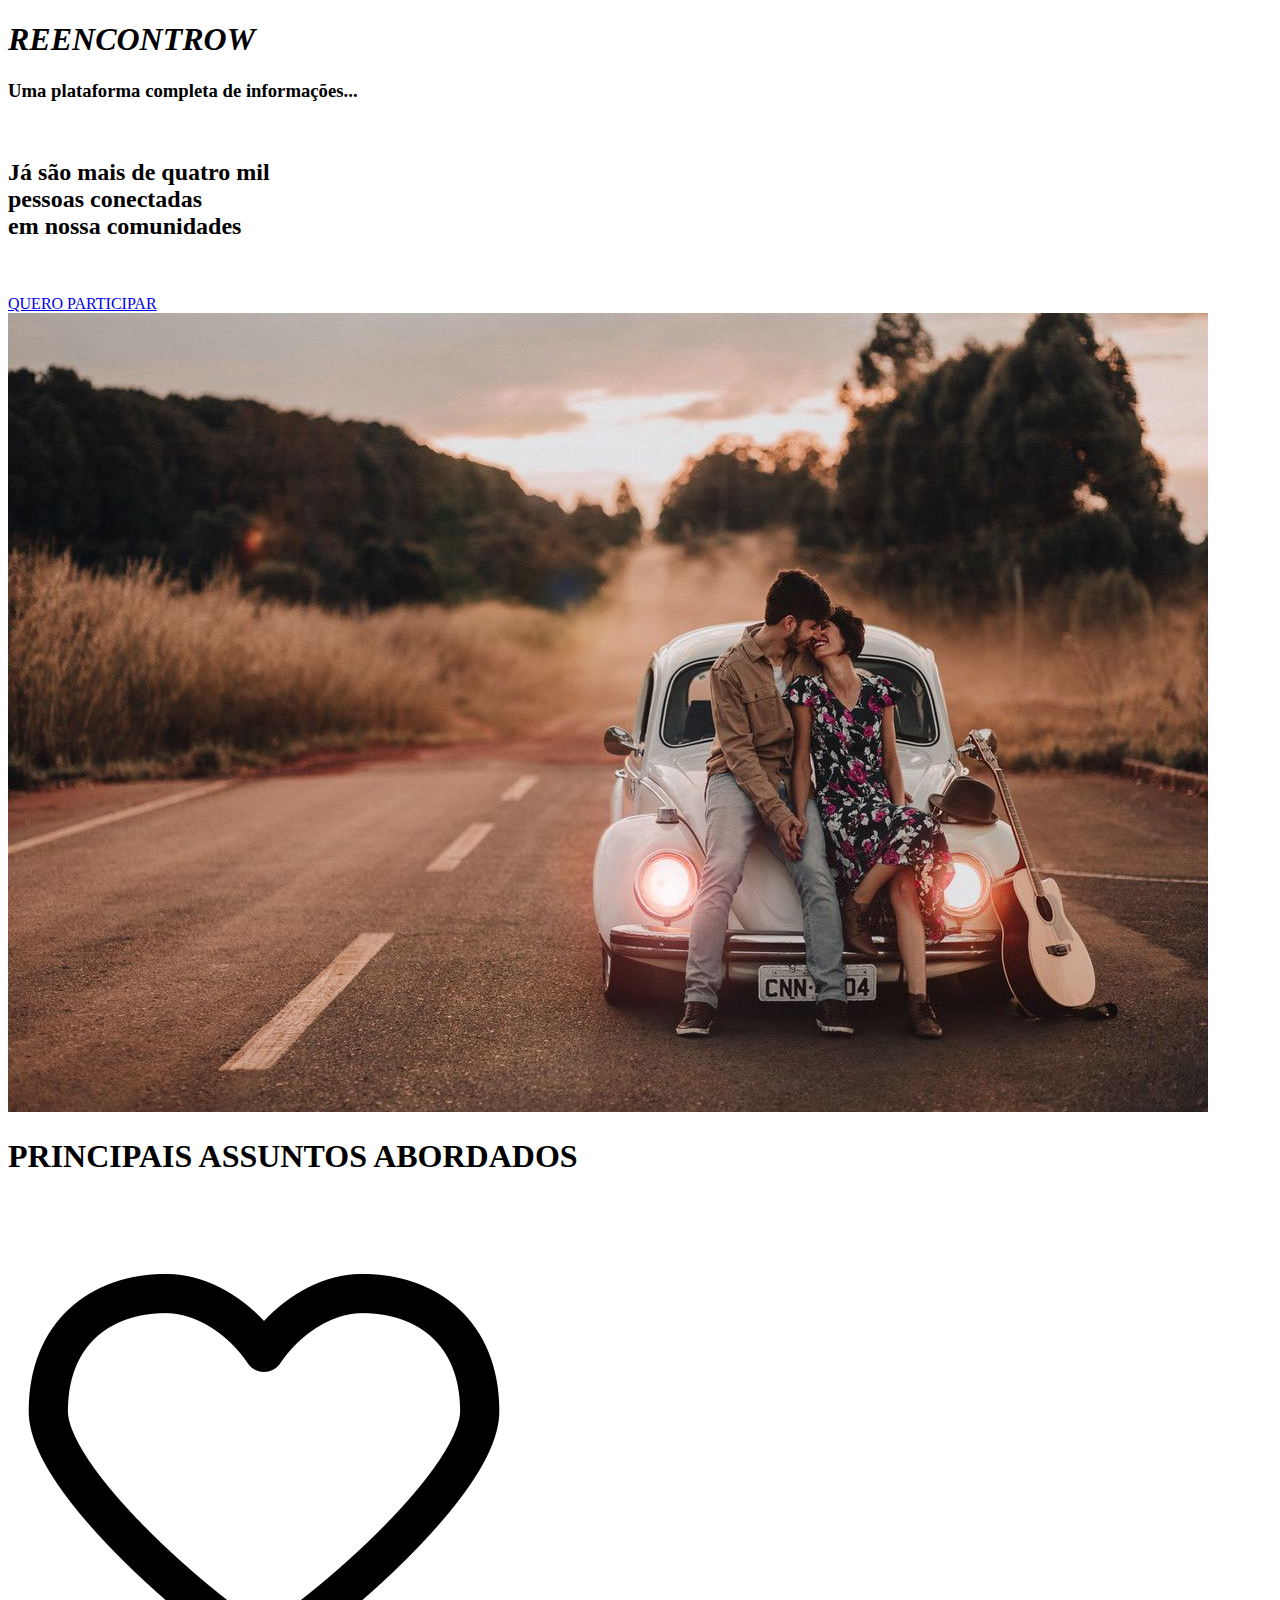
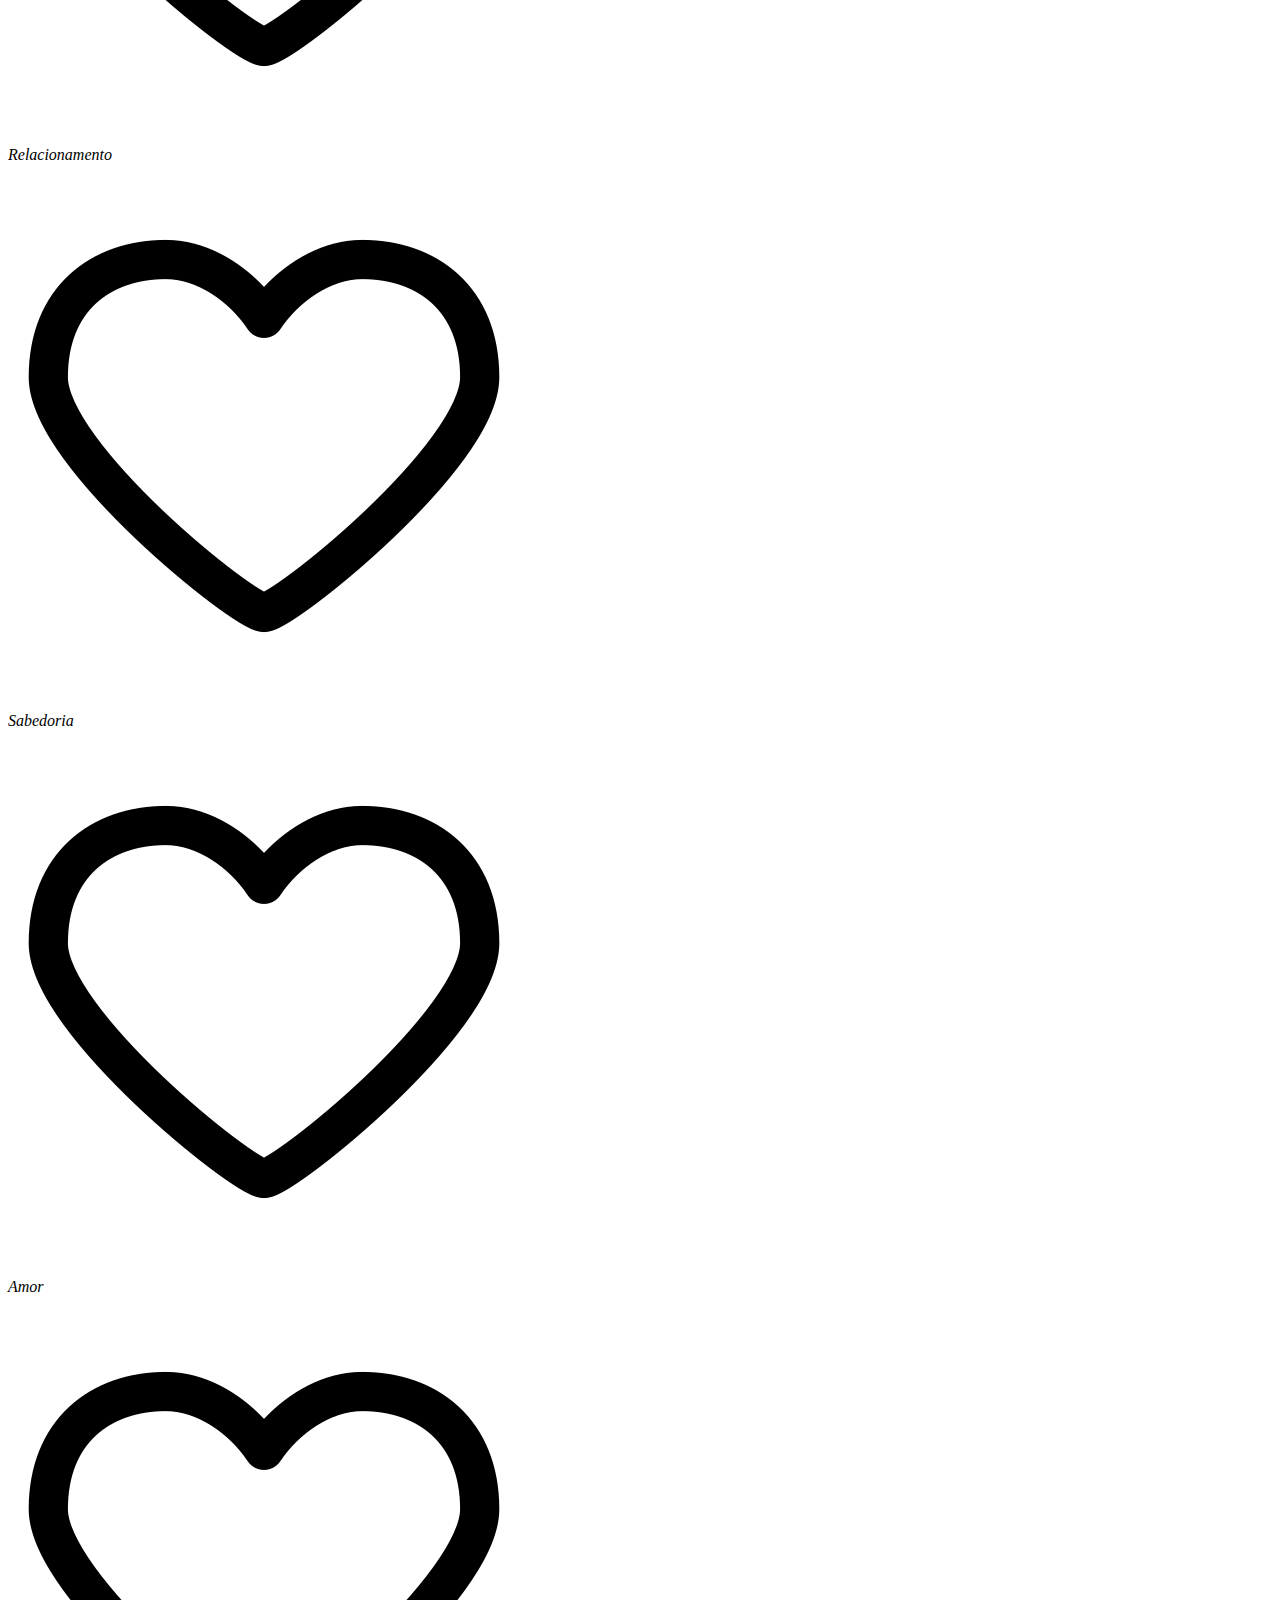
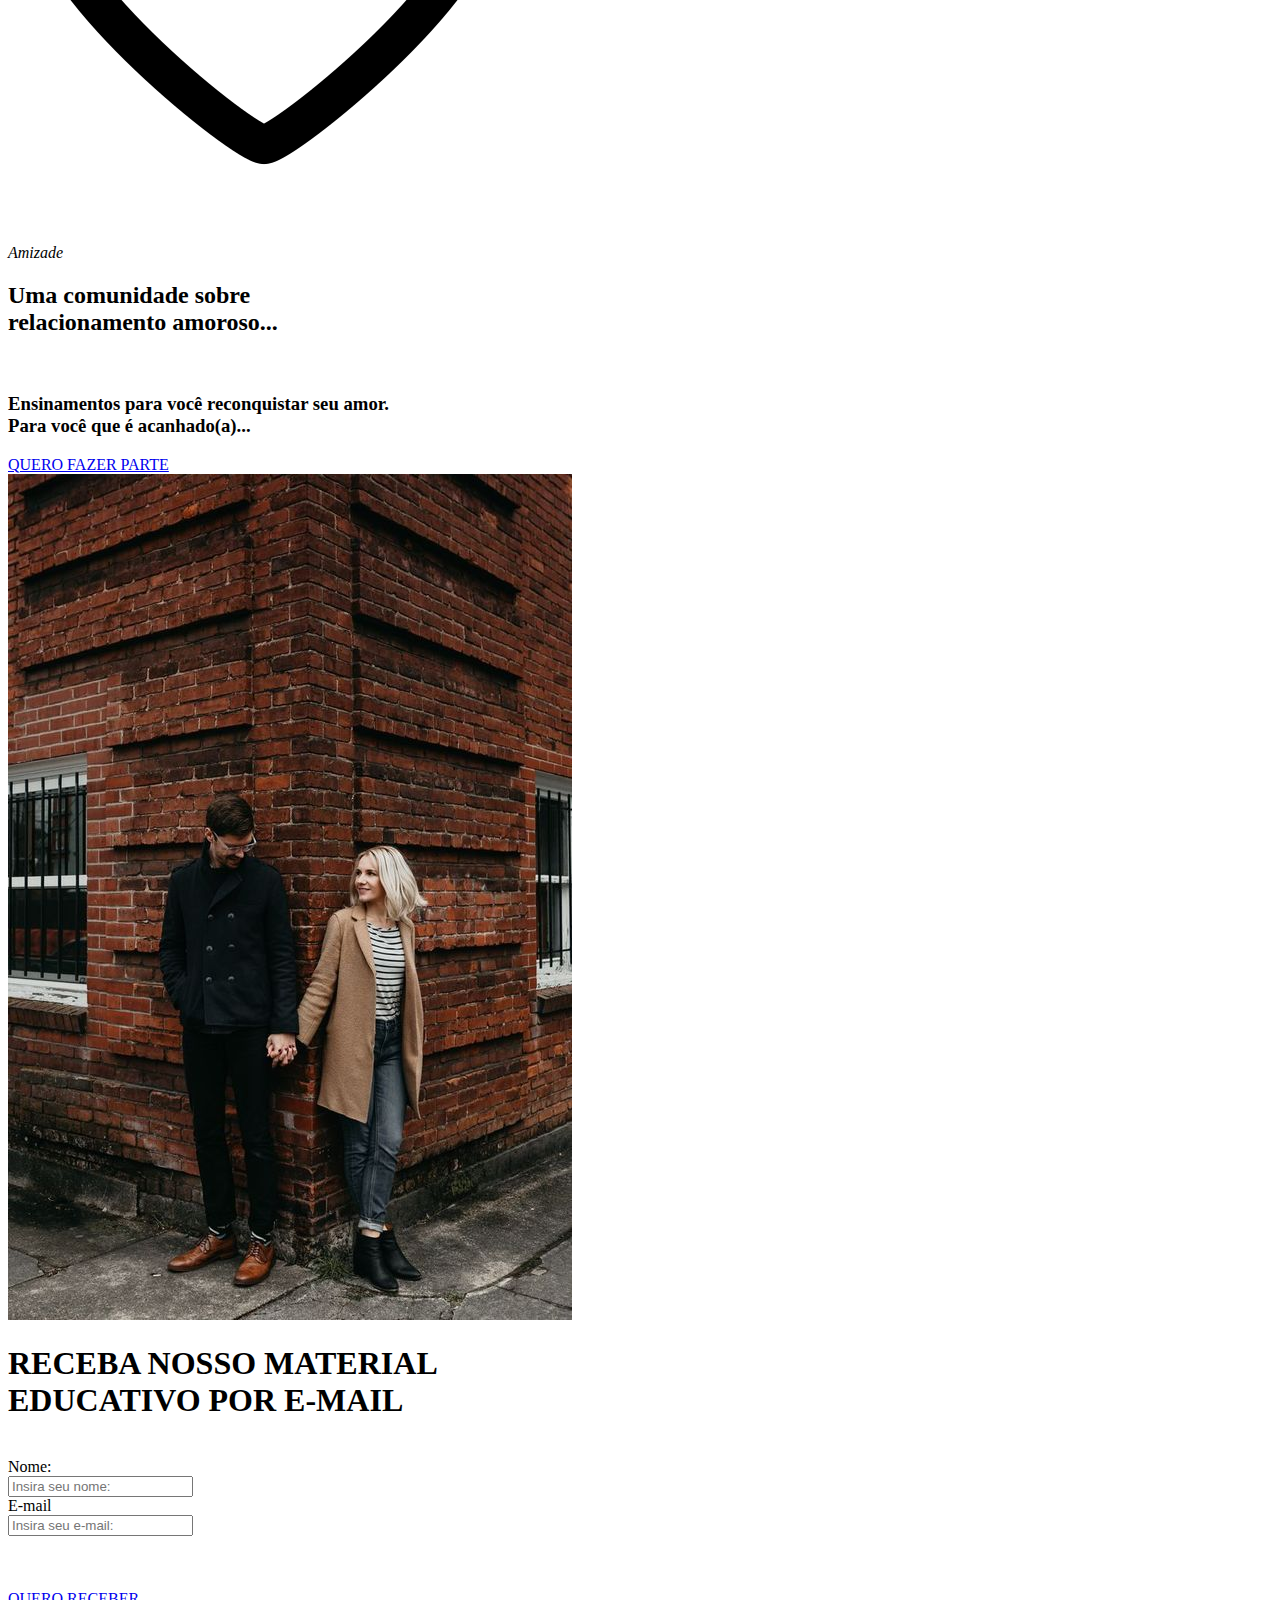
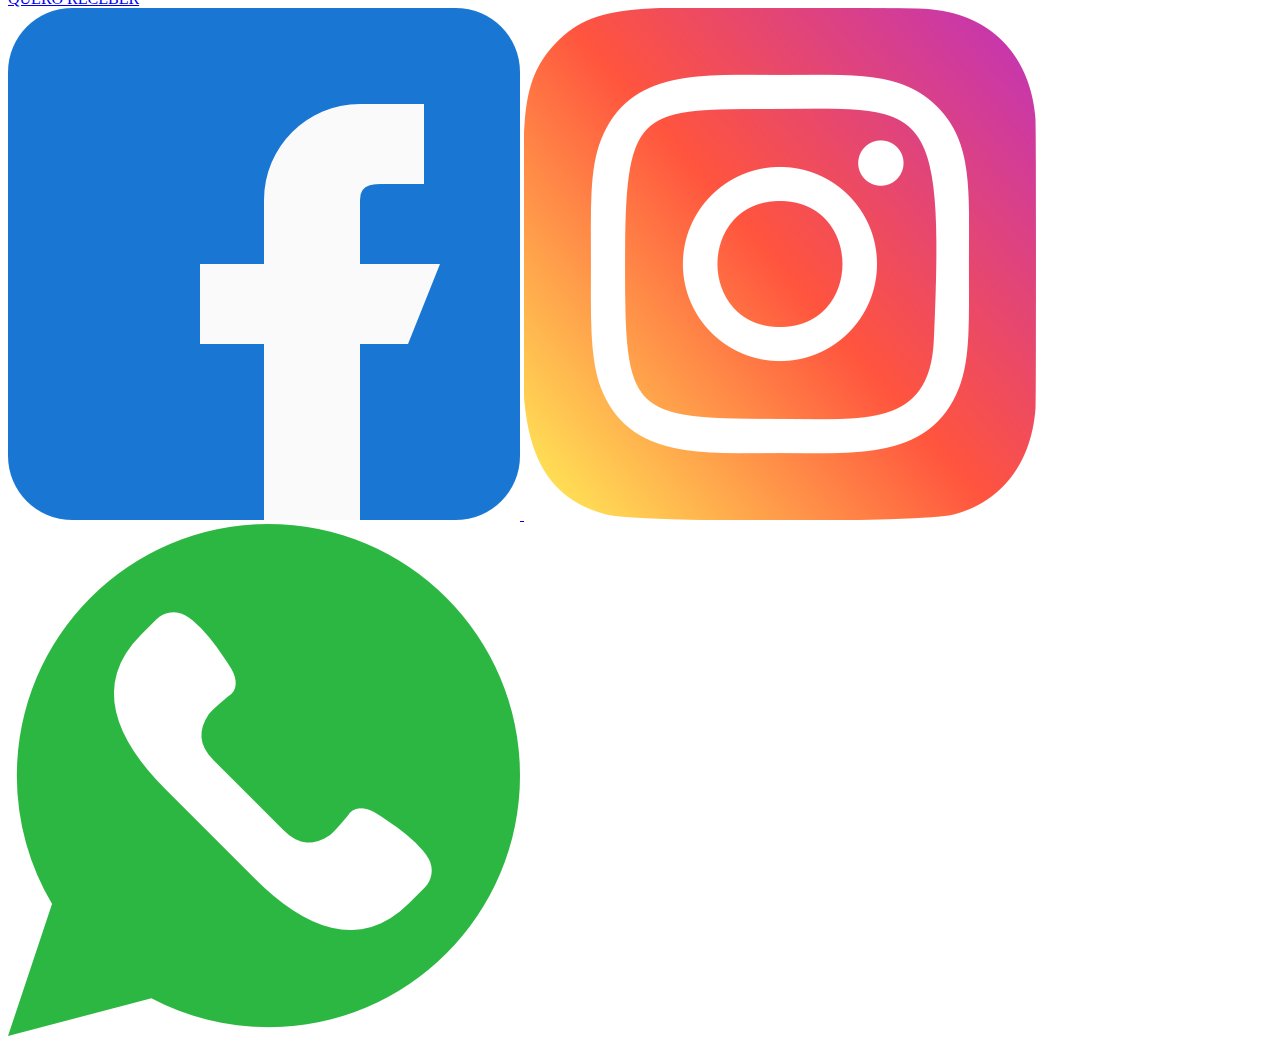
==== index.html @ e4324c6a "Create index.html" ====
<!doctype html> 

    <html lang="pt-br">

    <head>

        <meta charset="utf-8">
        <meta name="viewport" content="width=device-width, initial-scale=1">
        <title>REENCONTROW</title>
        <link rel="stylesheet" href="css/style.css">

    </head>

    <body>
        
        <header>

            <div class="logo">

            <h1><i>REENCON<span>TROW</i></span></h1>

            </div>

        </header>

        <section class="section1">

            <div class="texto1">

                <h3>Uma plataforma completa de informações...</h3><br>
                <h2>Já são mais de quatro mil<br> pessoas conectadas<br> em nossa comunidades</h2><br><br>
                <a href="file:///C:/Users/AMD/OneDrive/%C3%81rea%20de%20Trabalho/Reencontrow/formulario/formulario.html" target="_blank">QUERO PARTICIPAR</a>

            </div>

            <div class="img1">

                <img src="img1.jpg" alt="">

            </div>

        </section>

        <section class="section-sub">

        <h1 class="sub-card">PRINCIPAIS ASSUNTOS ABORDADOS</h1><br>

        </section>

        <section class="section2">

            <div class="cards">
            <div class="card">

                <img src="coracao.png" alt=""><br>
                <p><i>Relacionamento</i></p>

            </div>

            <div class="card">
                <img src="coracao.png" alt=""><br>
                <p><i>Sabedoria</i></p>

            </div>

            <div class="card-amor">

                <img src="coracao.png" alt=""><br>
                <p><i>Amor</i></p>

            </div>
            
            <div class="card">

                <img src="coracao.png" alt=""><br>
                <p><i>Amizade</i></p>

            </div>

        </div>


        </section>

        <section class="section3">

            <div class="texto2">

                <h2>Uma comunidade sobre<br>relacionamento amoroso...</h2><br>
                <h3>Ensinamentos para você reconquistar seu amor.<br>Para você que é acanhado(a)...</h3>
                <a href="file:///C:/Users/AMD/OneDrive/%C3%81rea%20de%20Trabalho/Reencontrow/formulario/formulario.html" target="_blank">QUERO FAZER PARTE</a>

            </div>

            <div class="img2">

                <img src="Inspiração_ fotos tumblr de casais.jpg" alt="">

            </div>

        </section>

        <h1 class="sub">RECEBA NOSSO MATERIAL<br>EDUCATIVO POR E-MAIL</h1><br>

        <section class="section4">

            <label class="label-texto" for="nome">Nome:</label><br>
            <input class="caixas-de-texto" type="text" name="nome" id="nome" placeholder="Insira seu nome:"><br>

            <label class="label-texto" for="e-mail">E-mail</label><br>
            <input class="caixas-de-texto" type="text" name="nome" id="e-mail" placeholder="Insira seu e-mail:"><br><br><br><br>

            <a href="file:///C:/Users/AMD/OneDrive/%C3%81rea%20de%20Trabalho/Reencontrow/agradecimento/agradecimentos.html" target="_blank">QUERO RECEBER</a>

        </section>

        <footer>

           <a href="contatos" id="contatos"></a>

            <a href="http://www.facebook.com/caiolopesfv" target="_blank">  

                <img src="facebook.png" alt="">

            </a>

            <a href="http://instagram.com/caa_mag/" target="_blank">

                <img src="instagram.png" alt="">

            </a>

            <a href="http://wa.me/5511957473951" target="_blank">

                <img src="whatsapp.png" alt="">

            </a>

        </footer>

    </body>

    </html>
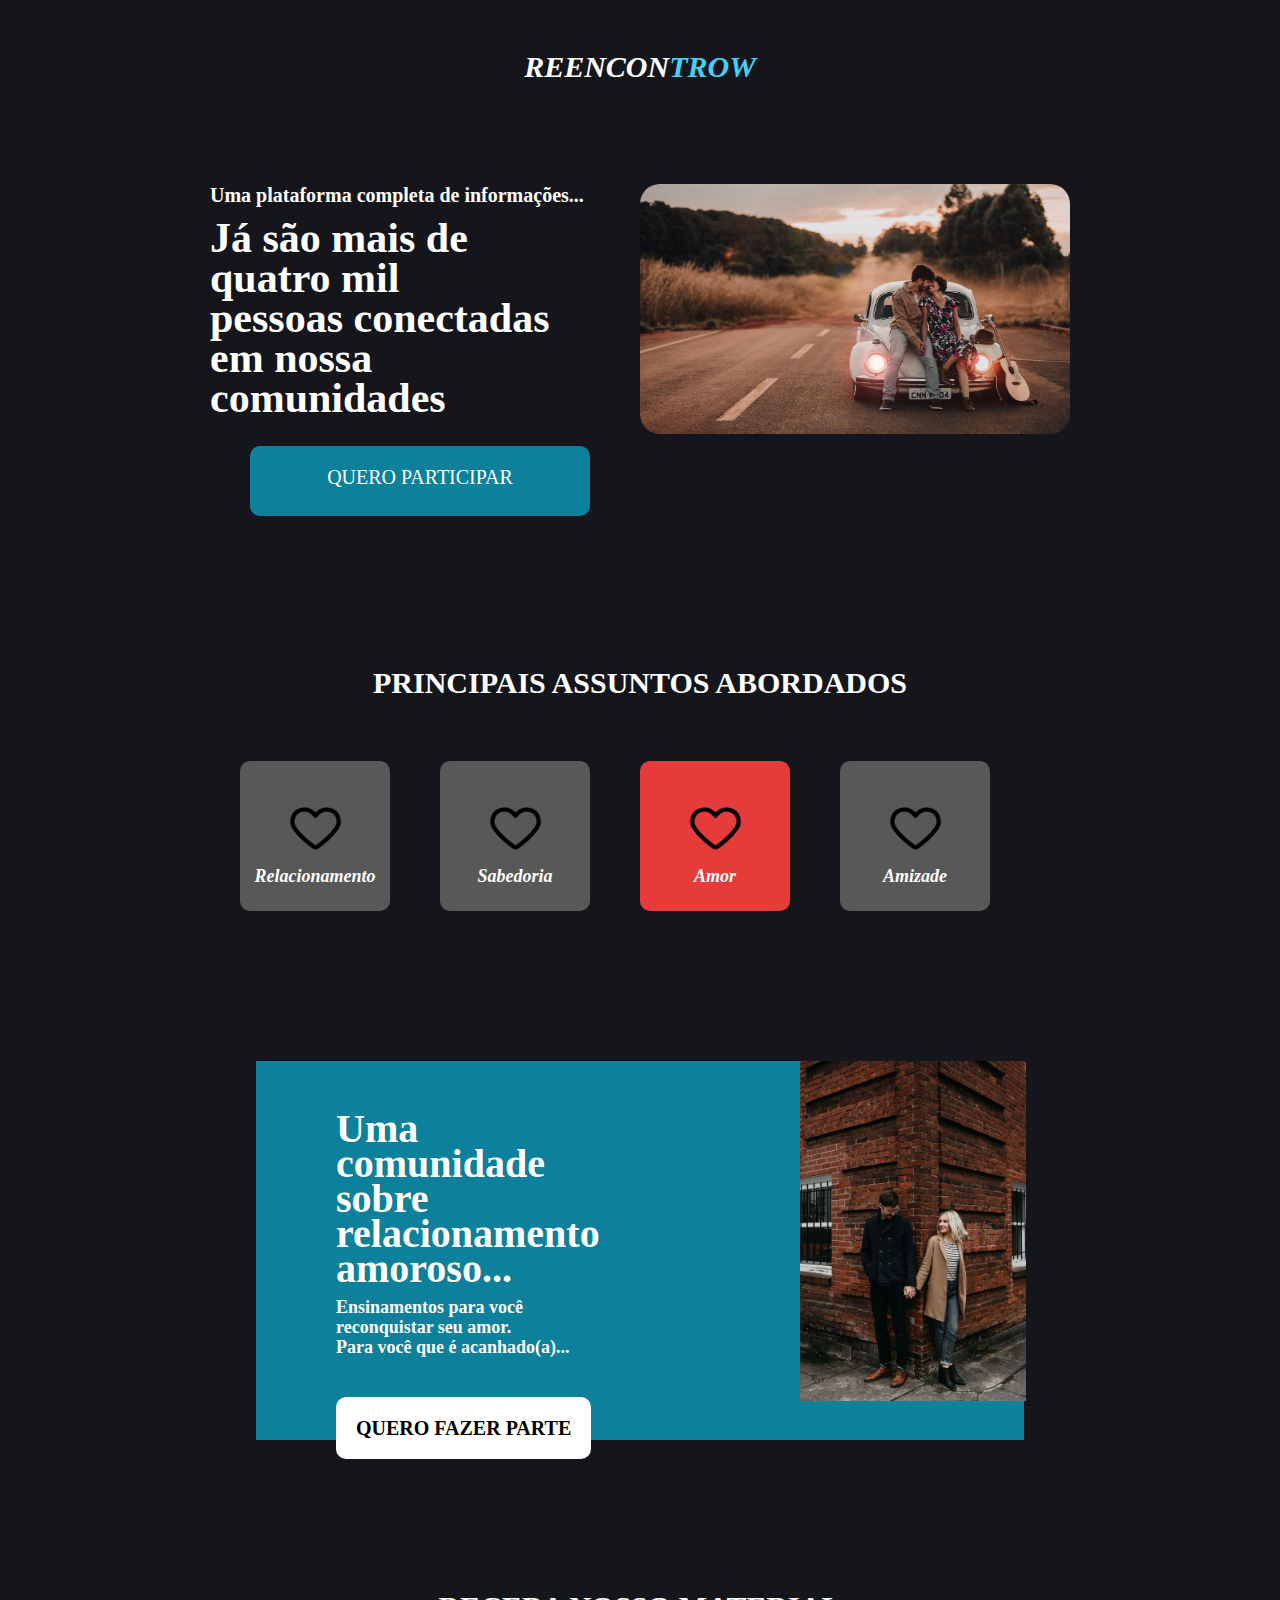
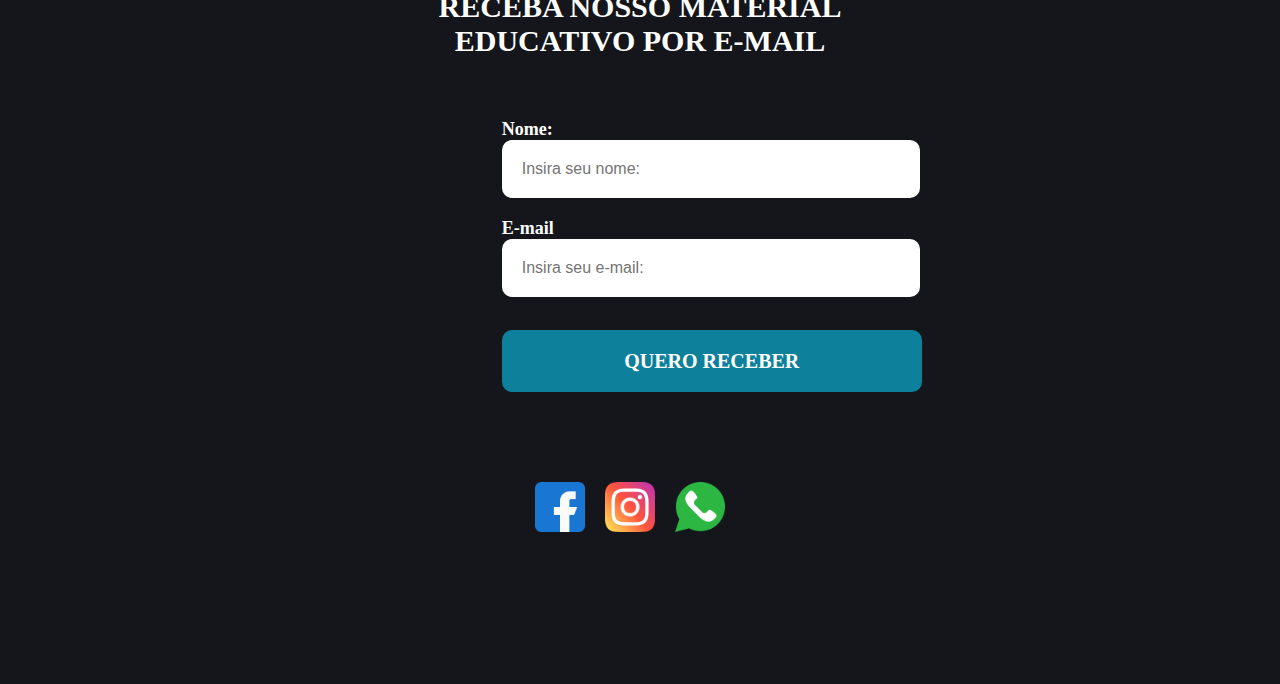
==== commit ce7eae36: "Create index.html" ====
--- a/index.html
+++ b/index.html
@@ -7,7 +7,7 @@
         <meta charset="utf-8">
         <meta name="viewport" content="width=device-width, initial-scale=1">
         <title>REENCONTROW</title>
-        <link rel="stylesheet" href="css/style.css">
+        <link rel="stylesheet" href="https://caamag.github.io/Projeto-Reencontrow/style.css">
 
     </head>
 
@@ -29,7 +29,7 @@
 
                 <h3>Uma plataforma completa de informações...</h3><br>
                 <h2>Já são mais de quatro mil<br> pessoas conectadas<br> em nossa comunidades</h2><br><br>
-                <a href="file:///C:/Users/AMD/OneDrive/%C3%81rea%20de%20Trabalho/Reencontrow/formulario/formulario.html" target="_blank">QUERO PARTICIPAR</a>
+                <a href="" target="_blank">QUERO PARTICIPAR</a>
 
             </div>
 
@@ -88,7 +88,7 @@
 
                 <h2>Uma comunidade sobre<br>relacionamento amoroso...</h2><br>
                 <h3>Ensinamentos para você reconquistar seu amor.<br>Para você que é acanhado(a)...</h3>
-                <a href="file:///C:/Users/AMD/OneDrive/%C3%81rea%20de%20Trabalho/Reencontrow/formulario/formulario.html" target="_blank">QUERO FAZER PARTE</a>
+                <a href="" target="_blank">QUERO FAZER PARTE</a>
 
             </div>
 
@@ -110,7 +110,7 @@
             <label class="label-texto" for="e-mail">E-mail</label><br>
             <input class="caixas-de-texto" type="text" name="nome" id="e-mail" placeholder="Insira seu e-mail:"><br><br><br><br>
 
-            <a href="file:///C:/Users/AMD/OneDrive/%C3%81rea%20de%20Trabalho/Reencontrow/agradecimento/agradecimentos.html" target="_blank">QUERO RECEBER</a>
+            <a href="" target="_blank">QUERO RECEBER</a>
 
         </section>
 
